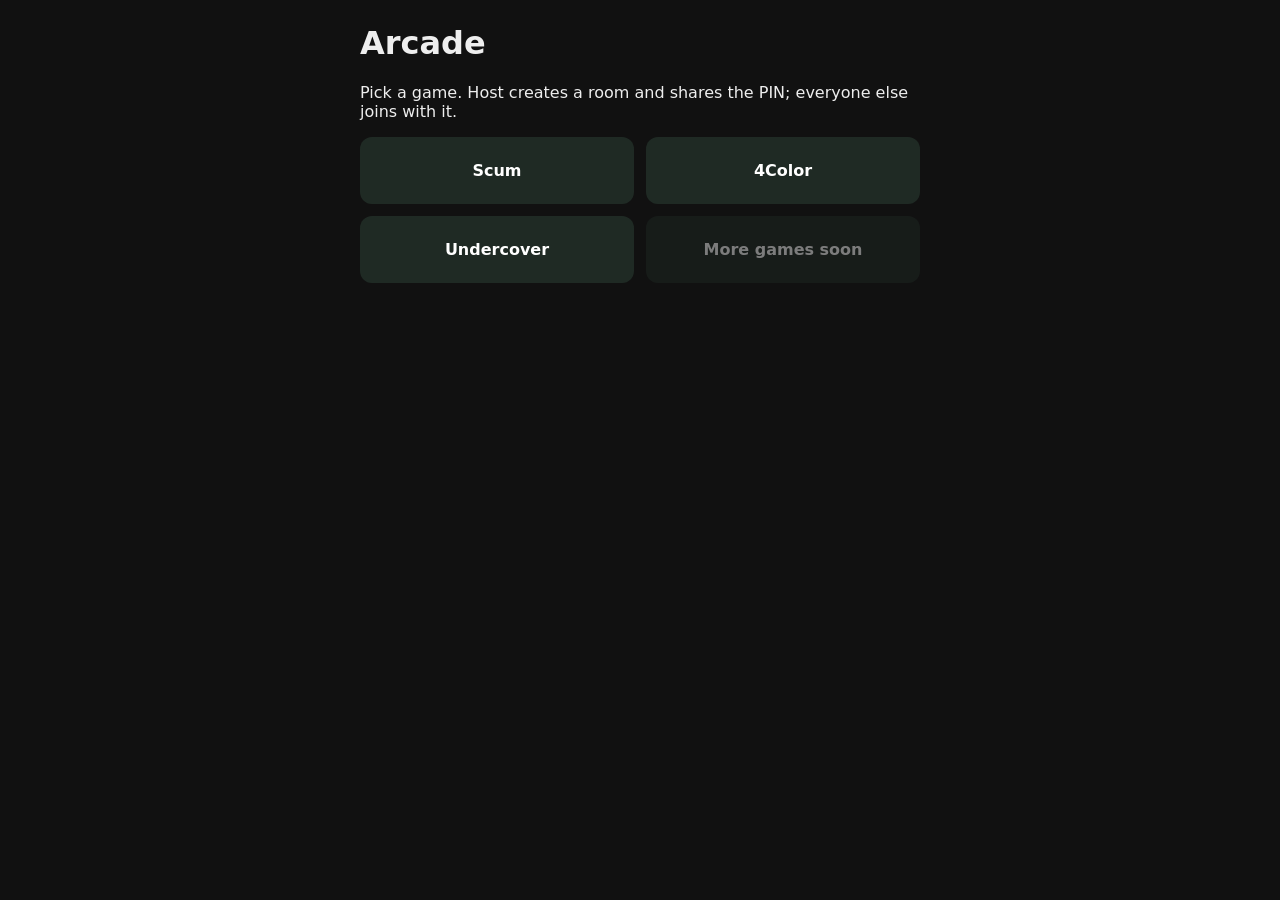
==== index.html @ 54e7b861 "Add Undercover game - Social deduction for 3-8 players: everyone but the spy gets a secret   locatio" ====
<!DOCTYPE html>
<html lang="en">
<head>
<meta charset="utf-8">
<meta name="viewport" content="width=device-width,initial-scale=1,viewport-fit=cover">
<title>Arcade</title>
<style>
body{font-family:system-ui,sans-serif;margin:0 auto;padding:16px;max-width:560px;background:#111;color:#eee}
h1{margin-top:8px}
.grid{display:grid;grid-template-columns:1fr 1fr;gap:12px}
a.tile{display:block;padding:24px 12px;border-radius:12px;background:#1f2a24;color:#fff;text-decoration:none;text-align:center;font-weight:600}
a.tile:hover{background:#2c3d33}
.soon{opacity:.45;pointer-events:none}
</style>
</head>
<body>
<h1>Arcade</h1>
<p>Pick a game. Host creates a room and shares the PIN; everyone else joins with it.</p>
<div class="grid">
  <a class="tile" href="games/scum/">Scum</a>
  <a class="tile" href="games/fourcolor/">4Color</a>
  <a class="tile" href="games/undercover/">Undercover</a>
  <a class="tile soon" href="#">More games soon</a>
</div>
</body>
</html>
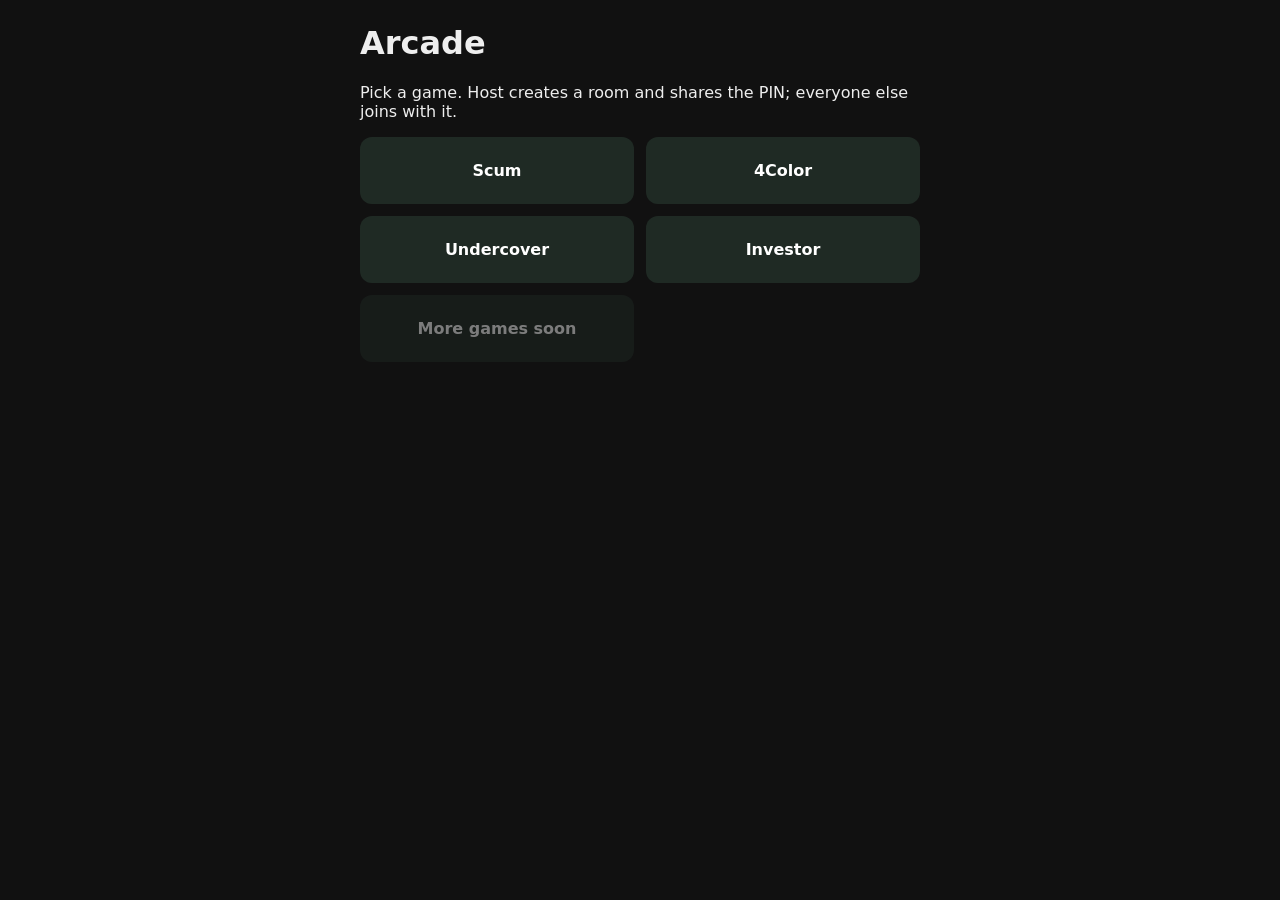
==== commit 79ac9b45: "Add Investor game - Property trading board game for 2-6 players with optional bots: buy,   rent, col" ====
--- a/index.html
+++ b/index.html
@@ -20,6 +20,7 @@
   <a class="tile" href="games/scum/">Scum</a>
   <a class="tile" href="games/fourcolor/">4Color</a>
   <a class="tile" href="games/undercover/">Undercover</a>
+  <a class="tile" href="games/investor/">Investor</a>
   <a class="tile soon" href="#">More games soon</a>
 </div>
 </body>
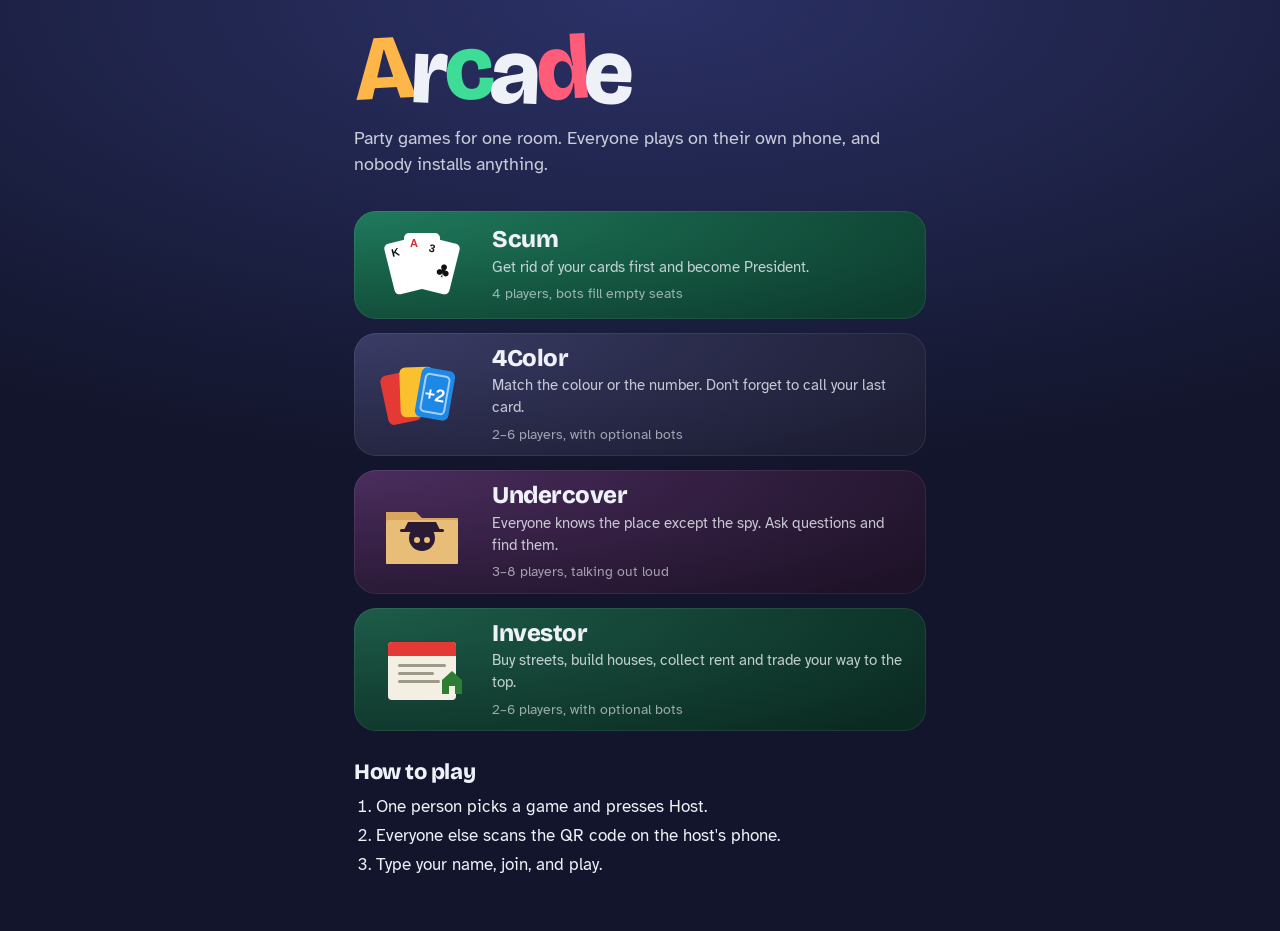
==== commit eb152690: "Redesign the arcade and all games - Shared theme (lib/theme.css): Bricolage Grotesque + Atkinson Hyp" ====
--- a/index.html
+++ b/index.html
@@ -4,24 +4,94 @@
 <meta charset="utf-8">
 <meta name="viewport" content="width=device-width,initial-scale=1,viewport-fit=cover">
 <title>Arcade</title>
+<link rel="preconnect" href="https://fonts.googleapis.com">
+<link rel="preconnect" href="https://fonts.gstatic.com" crossorigin>
+<link href="https://fonts.googleapis.com/css2?family=Atkinson+Hyperlegible:wght@400;700&family=Bricolage+Grotesque:opsz,wght@12..96,500..800&display=swap" rel="stylesheet">
+<link rel="stylesheet" href="lib/theme.css?v=1795037834">
 <style>
-body{font-family:system-ui,sans-serif;margin:0 auto;padding:16px;max-width:560px;background:#111;color:#eee}
-h1{margin-top:8px}
-.grid{display:grid;grid-template-columns:1fr 1fr;gap:12px}
-a.tile{display:block;padding:24px 12px;border-radius:12px;background:#1f2a24;color:#fff;text-decoration:none;text-align:center;font-weight:600}
-a.tile:hover{background:#2c3d33}
-.soon{opacity:.45;pointer-events:none}
+:root { --table-1: #2b3166; --table-2: #12152b; }
+.hero { padding: calc(28px + env(safe-area-inset-top)) 0 8px; }
+.hero h1 { margin: 0; font: 800 clamp(56px, 18vw, 92px)/.9 var(--display); letter-spacing: -.045em; }
+.hero h1 span { display: inline-block; }
+.hero h1 span:nth-child(odd) { transform: rotate(-3deg); }
+.hero h1 span:nth-child(even) { transform: rotate(2.5deg) translateY(4px); }
+.hero h1 span:nth-child(1) { color: var(--lamp); }
+.hero h1 span:nth-child(3) { color: var(--mint); }
+.hero h1 span:nth-child(5) { color: var(--coral); }
+.hero p { margin: 14px 0 0; max-width: 30em; font-size: 18px; color: rgba(238, 241, 247, .82); }
+
+.games { display: grid; gap: 14px; margin: 26px 0; }
+.game {
+  display: grid; grid-template-columns: 112px 1fr; align-items: center; gap: 14px;
+  padding: 12px 14px 12px 12px; border-radius: 22px; color: var(--chalk); text-decoration: none;
+  background: var(--bg); box-shadow: inset 0 0 0 1px rgba(255, 255, 255, .08);
+  transition: transform .1s ease;
+}
+.game:active { transform: scale(.98); }
+.game svg { width: 112px; height: 84px; display: block; }
+.game h2 { margin: 0; font-size: 24px; line-height: 1.1; }
+.game p { margin: 4px 0 6px; font-size: 15px; color: rgba(238, 241, 247, .8); }
+.game .who { font-size: 13.5px; color: rgba(238, 241, 247, .62); }
+.scum { --bg: radial-gradient(120% 140% at 0% 0%, #1f7a5c, #0d3d2e); }
+.four { --bg: radial-gradient(120% 140% at 0% 0%, #3a3c66, #1c1d33); }
+.under { --bg: radial-gradient(120% 140% at 0% 0%, #4b2d5e, #1e1228); }
+.invest { --bg: radial-gradient(120% 140% at 0% 0%, #1d5c49, #0b2b22); }
+
+.how { margin: 8px 0 30px; }
+.how h2 { font-size: 22px; margin: 0 0 6px; }
+.how ol { margin: 0; padding-left: 22px; }
+.how li { margin: 4px 0; }
 </style>
 </head>
 <body>
-<h1>Arcade</h1>
-<p>Pick a game. Host creates a room and shares the PIN; everyone else joins with it.</p>
-<div class="grid">
-  <a class="tile" href="games/scum/">Scum</a>
-  <a class="tile" href="games/fourcolor/">4Color</a>
-  <a class="tile" href="games/undercover/">Undercover</a>
-  <a class="tile" href="games/investor/">Investor</a>
-  <a class="tile soon" href="#">More games soon</a>
-</div>
+<header class="hero">
+  <h1><span>A</span><span>r</span><span>c</span><span>a</span><span>d</span><span>e</span></h1>
+  <p>Party games for one room. Everyone plays on their own phone, and nobody installs anything.</p>
+</header>
+
+<main class="games">
+  <a class="game scum" href="games/scum/">
+    <svg viewBox="0 0 112 84" aria-hidden="true">
+      <g transform="rotate(-14 56 70)"><rect x="30" y="14" width="36" height="52" rx="5" fill="#fff"/><text x="36" y="28" font-size="11" font-weight="700" fill="#111" font-family="sans-serif">K</text><text x="48" y="50" font-size="18" fill="#111">♠</text></g>
+      <g transform="rotate(0 56 70)"><rect x="38" y="10" width="36" height="52" rx="5" fill="#fff"/><text x="44" y="24" font-size="11" font-weight="700" fill="#d32f2f" font-family="sans-serif">A</text><text x="55" y="46" font-size="18" fill="#d32f2f">♥</text></g>
+      <g transform="rotate(14 56 70)"><rect x="46" y="14" width="36" height="52" rx="5" fill="#fff"/><text x="52" y="28" font-size="11" font-weight="700" fill="#111" font-family="sans-serif">3</text><text x="63" y="50" font-size="18" fill="#111">♣</text></g>
+    </svg>
+    <div><h2>Scum</h2><p>Get rid of your cards first and become President.</p><div class="who">4 players, bots fill empty seats</div></div>
+  </a>
+  <a class="game four" href="games/fourcolor/">
+    <svg viewBox="0 0 112 84" aria-hidden="true">
+      <rect x="18" y="20" width="34" height="50" rx="6" fill="#e53935" transform="rotate(-12 35 45)"/>
+      <rect x="34" y="14" width="34" height="50" rx="6" fill="#fbc02d" transform="rotate(-2 51 39)"/>
+      <rect x="52" y="16" width="34" height="50" rx="6" fill="#1e88e5" transform="rotate(10 69 41)"/>
+      <g transform="rotate(10 69 41)"><rect x="57" y="22" width="24" height="38" rx="4" fill="none" stroke="#fff" stroke-width="2" opacity=".6"/><text x="69" y="48" font-size="18" font-weight="800" fill="#fff" text-anchor="middle" font-family="sans-serif">+2</text></g>
+    </svg>
+    <div><h2>4Color</h2><p>Match the colour or the number. Don't forget to call your last card.</p><div class="who">2–6 players, with optional bots</div></div>
+  </a>
+  <a class="game under" href="games/undercover/">
+    <svg viewBox="0 0 112 84" aria-hidden="true">
+      <path d="M20 22 h30 l6 6 h36 v46 h-72 z" fill="#d9a45b"/><rect x="20" y="30" width="72" height="44" rx="2" fill="#e8bd78"/>
+      <circle cx="56" cy="48" r="13" fill="#2a1a33"/><path d="M38 40 h36 l-4 -8 h-28 z" fill="#2a1a33"/><rect x="34" y="39" width="44" height="3" rx="1.5" fill="#2a1a33"/>
+      <circle cx="51" cy="50" r="3" fill="#e8bd78"/><circle cx="61" cy="50" r="3" fill="#e8bd78"/>
+    </svg>
+    <div><h2>Undercover</h2><p>Everyone knows the place except the spy. Ask questions and find them.</p><div class="who">3–8 players, talking out loud</div></div>
+  </a>
+  <a class="game invest" href="games/investor/">
+    <svg viewBox="0 0 112 84" aria-hidden="true">
+      <rect x="22" y="14" width="68" height="58" rx="4" fill="#f3efe2"/><rect x="22" y="14" width="68" height="14" rx="4" fill="#e53935"/><rect x="22" y="24" width="68" height="4" fill="#e53935"/>
+      <rect x="32" y="36" width="48" height="3" rx="1.5" fill="#9e9a8a"/><rect x="32" y="44" width="36" height="3" rx="1.5" fill="#9e9a8a"/><rect x="32" y="52" width="42" height="3" rx="1.5" fill="#9e9a8a"/>
+      <path d="M76 52 l10 -9 l10 9 v14 h-20 z" fill="#2e7d32"/><rect x="83" y="58" width="6" height="8" fill="#f3efe2"/>
+    </svg>
+    <div><h2>Investor</h2><p>Buy streets, build houses, collect rent and trade your way to the top.</p><div class="who">2–6 players, with optional bots</div></div>
+  </a>
+</main>
+
+<section class="how">
+  <h2>How to play</h2>
+  <ol>
+    <li>One person picks a game and presses Host.</li>
+    <li>Everyone else scans the QR code on the host's phone.</li>
+    <li>Type your name, join, and play.</li>
+  </ol>
+</section>
 </body>
 </html>
--- a/lib/theme.css
+++ b/lib/theme.css
@@ -0,0 +1,152 @@
+/* Arcade shared theme: the shell every game page uses. Game pages set their own table colours
+   through the --table-* variables and add game-specific styles on top. */
+:root {
+  --night: #1b1f3b;
+  --night-2: #252a4f;
+  --chalk: #eef1f7;
+  --lamp: #ffb648;
+  --lamp-ink: #2b1a00;
+  --mint: #3ddc97;
+  --coral: #ff5c7a;
+  --table-1: #252a4f;           /* lit centre of the table */
+  --table-2: #12152b;           /* table edge */
+  --panel: rgba(255, 255, 255, .06);
+  --line: rgba(255, 255, 255, .14);
+  --display: 'Bricolage Grotesque', system-ui, sans-serif;
+  --body: 'Atkinson Hyperlegible', system-ui, sans-serif;
+  color-scheme: dark;
+}
+
+* { box-sizing: border-box; }
+html { -webkit-text-size-adjust: 100%; }
+body {
+  margin: 0 auto;
+  max-width: 600px;
+  min-height: 100vh;
+  padding: 0 14px calc(24px + env(safe-area-inset-bottom));
+  font: 17px/1.45 var(--body);
+  color: var(--chalk);
+  background: radial-gradient(120% 70% at 50% 0%, var(--table-1), var(--table-2) 75%) fixed, var(--table-2);
+}
+
+/* ---------- top bar ---------- */
+.topbar {
+  display: flex; align-items: center; gap: 12px;
+  padding: calc(10px + env(safe-area-inset-top)) 0 10px;
+}
+.topbar .back {
+  display: inline-flex; align-items: center; justify-content: center;
+  width: 40px; height: 40px; border-radius: 12px;
+  background: var(--panel); color: var(--chalk); text-decoration: none; font-size: 20px;
+}
+.topbar h1 {
+  margin: 0; font: 800 26px/1 var(--display); letter-spacing: -.02em;
+}
+
+/* ---------- type ---------- */
+h2, .big { font-family: var(--display); font-weight: 800; letter-spacing: -.02em; }
+.big { font-size: 26px; line-height: 1.1; margin: 4px 0; }
+.muted { color: rgba(238, 241, 247, .68); font-size: 15px; }
+#err, .err { color: var(--coral); font-size: 15px; min-height: 0; }
+#err:not(:empty) { padding: 8px 12px; margin: 6px 0; border-radius: 12px; background: rgba(255, 92, 122, .12); }
+b { font-weight: 700; }
+
+/* ---------- screens ---------- */
+.screen { display: none; }
+.screen.on { display: block; animation: screenIn .25s ease-out; }
+@keyframes screenIn { from { opacity: 0; transform: translateY(6px); } }
+.row { margin: 10px 0; }
+
+/* ---------- controls ---------- */
+input, select {
+  width: 100%; margin: 6px 0; padding: 13px 14px;
+  font: 17px var(--body); color: var(--chalk);
+  background: rgba(0, 0, 0, .25); border: 1.5px solid var(--line); border-radius: 14px;
+}
+input::placeholder { color: rgba(238, 241, 247, .45); }
+input:focus, select:focus { outline: none; border-color: var(--lamp); }
+label { display: block; margin-top: 10px; font-size: 15px; color: rgba(238, 241, 247, .8); }
+input[type=checkbox] { width: auto; margin: 0 6px 0 0; accent-color: var(--lamp); }
+
+button {
+  font: 700 17px var(--body);
+  padding: 13px 18px; margin: 4px 2px;
+  border: 0; border-radius: 999px; cursor: pointer;
+  color: var(--lamp-ink); background: var(--lamp);
+  box-shadow: 0 6px 18px -8px rgba(255, 182, 72, .8);
+  transition: transform .08s ease, filter .15s ease;
+}
+button:active { transform: scale(.96); }
+button:disabled { opacity: .38; box-shadow: none; cursor: default; transform: none; }
+button.ghost { color: var(--chalk); background: var(--panel); box-shadow: inset 0 0 0 1.5px var(--line); }
+button.no { color: #2b0010; background: var(--coral); box-shadow: 0 6px 18px -8px rgba(255, 92, 122, .8); }
+button.small { padding: 7px 12px; font-size: 14px; }
+button.wide { display: block; width: 100%; margin: 8px 0; }
+:focus-visible { outline: 3px solid var(--lamp); outline-offset: 2px; }
+
+/* Main in-game buttons stay within thumb reach at the bottom of the screen. */
+.dock {
+  position: sticky; bottom: 0; z-index: 5;
+  margin: 10px -14px 0; padding: 10px 14px calc(10px + env(safe-area-inset-bottom));
+  background: linear-gradient(to top, var(--table-2) 70%, transparent);
+}
+.dock:empty { display: none; }
+
+/* ---------- panels ---------- */
+.panel { background: var(--panel); border-radius: 18px; padding: 14px; margin: 10px 0; }
+
+/* ---------- join screen ---------- */
+.intro { margin: 14px 0 6px; }
+.intro p { margin: 6px 0; max-width: 36em; }
+.or { display: flex; align-items: center; gap: 10px; margin: 18px 0 4px; color: rgba(238, 241, 247, .6); font-size: 15px; }
+.or::before, .or::after { content: ''; flex: 1; height: 1px; background: var(--line); }
+
+/* ---------- lobby: the invite is a ticket ---------- */
+.ticket {
+  position: relative; margin: 12px 0; padding: 16px; border-radius: 18px;
+  color: #1b1f3b; background: var(--chalk); text-align: center;
+}
+/* Notches cut out of both edges, so whatever is behind shows through. */
+.ticket {
+  -webkit-mask: radial-gradient(circle 11px at 0 62%, #0000 98%, #000) left / 51% 100% no-repeat,
+                radial-gradient(circle 11px at 100% 62%, #0000 98%, #000) right / 51% 100% no-repeat;
+          mask: radial-gradient(circle 11px at 0 62%, #0000 98%, #000) left / 51% 100% no-repeat,
+                radial-gradient(circle 11px at 100% 62%, #0000 98%, #000) right / 51% 100% no-repeat;
+}
+.ticket .qr { width: 200px; min-height: 200px; margin: 4px auto 12px; }
+.ticket .qr img, .ticket .qr canvas { margin: 0 auto; }
+.ticket .link { font-size: 12px; word-break: break-all; color: #4a5070; user-select: all; }
+.ticket .pinline { margin-top: 12px; padding-top: 12px; border-top: 2px dashed #c8cede; font-size: 14px; color: #4a5070; }
+.pin { font: 800 40px/1 var(--display); letter-spacing: .12em; margin: 4px 0; }
+.ticket button.ghost { color: #1b1f3b; background: #dde2ee; box-shadow: none; }
+.qr { background: #fff; padding: 10px; border-radius: 12px; }
+
+/* ---------- people ---------- */
+.avatars { display: flex; flex-wrap: wrap; gap: 10px; margin: 8px 0; }
+.av { display: flex; flex-direction: column; align-items: center; gap: 4px; width: 64px; text-align: center; font-size: 13px; line-height: 1.15; }
+.av .face {
+  position: relative; display: grid; place-items: center; width: 46px; height: 46px; border-radius: 50%;
+  font: 800 18px var(--display); color: #fff; background: var(--c, #555);
+  box-shadow: 0 0 0 3px rgba(255, 255, 255, .08);
+}
+.av.now .face { box-shadow: 0 0 0 3px var(--mint), 0 0 18px 2px rgba(61, 220, 151, .55); }
+.av.gone { opacity: .35; }
+.av .badge {
+  position: absolute; right: -6px; bottom: -4px; min-width: 22px; padding: 1px 6px; border-radius: 999px;
+  font: 700 12px var(--body); color: var(--night); background: var(--chalk);
+}
+.av .tag { font-size: 11.5px; color: rgba(238, 241, 247, .65); }
+
+/* ---------- log & tables ---------- */
+.log { font-size: 14px; line-height: 1.5; color: rgba(238, 241, 247, .72); padding: 10px 14px; border-left: 3px solid var(--line); margin: 10px 0; }
+table { width: 100%; border-collapse: collapse; margin-top: 8px; font-variant-numeric: tabular-nums; }
+td, th { text-align: left; padding: 7px 6px; border-bottom: 1px solid var(--line); }
+th { font-weight: 400; color: rgba(238, 241, 247, .6); font-size: 14px; }
+tr.me td { font-weight: 700; }
+
+/* ---------- section titles inside game screens ---------- */
+.label { margin: 18px 0 6px; font: 700 16px var(--display); }
+
+@media (prefers-reduced-motion: reduce) {
+  *, *::before, *::after { animation: none !important; transition: none !important; }
+}
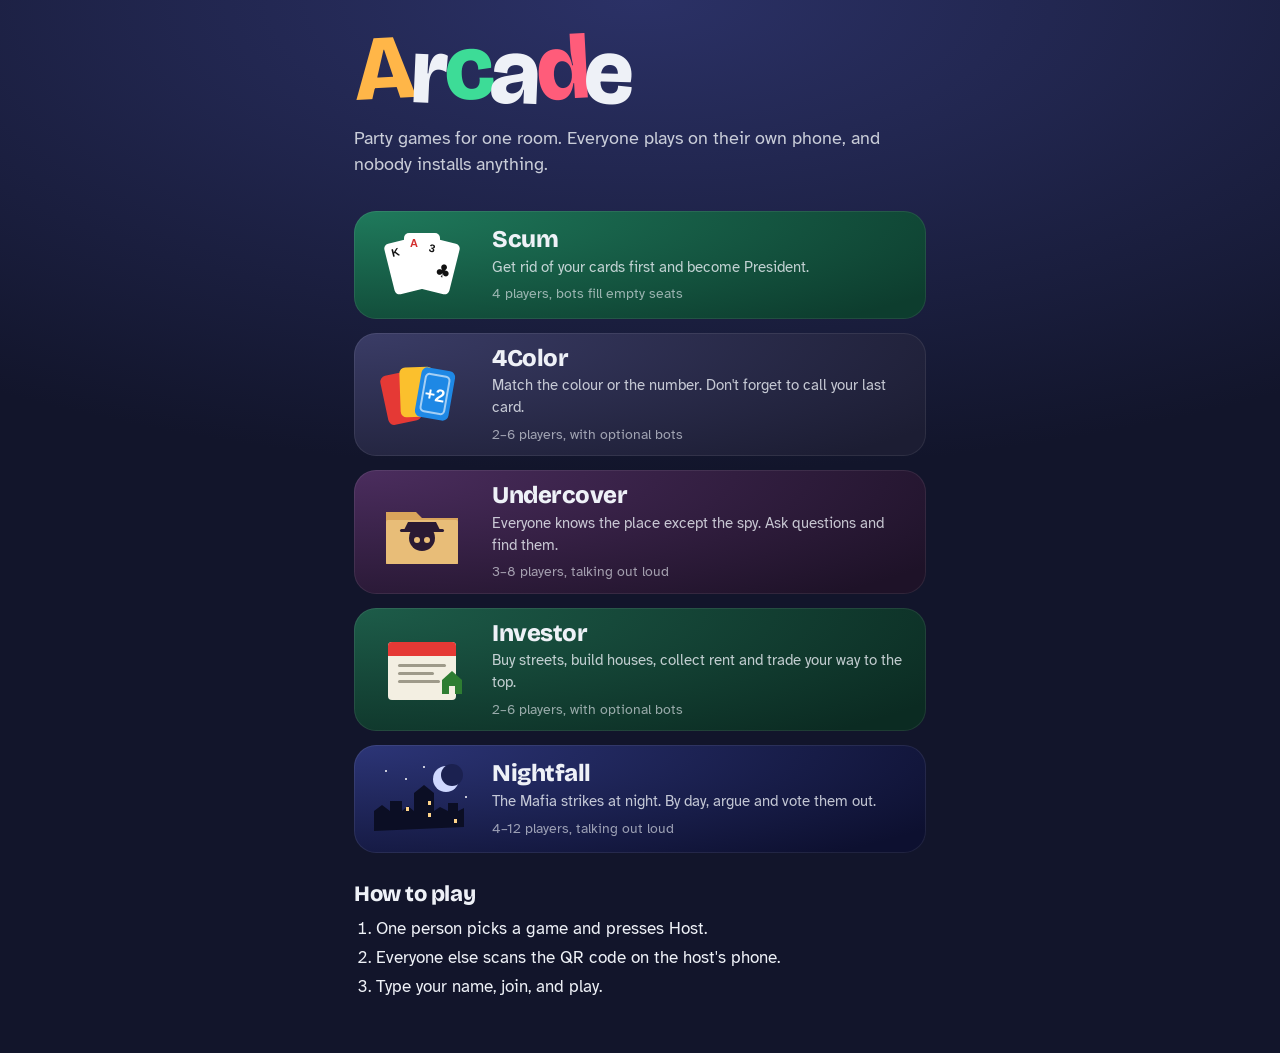
==== commit c20a8963: "Add Nightfall game - Mafia-style party game for 4-12 players; the app is the narrator - Roles: Mafia" ====
--- a/index.html
+++ b/index.html
@@ -36,6 +36,7 @@
 .four { --bg: radial-gradient(120% 140% at 0% 0%, #3a3c66, #1c1d33); }
 .under { --bg: radial-gradient(120% 140% at 0% 0%, #4b2d5e, #1e1228); }
 .invest { --bg: radial-gradient(120% 140% at 0% 0%, #1d5c49, #0b2b22); }
+.night { --bg: radial-gradient(120% 140% at 0% 0%, #2c3577, #0d1030); }
 
 .how { margin: 8px 0 30px; }
 .how h2 { font-size: 22px; margin: 0 0 6px; }
@@ -83,6 +84,15 @@
     </svg>
     <div><h2>Investor</h2><p>Buy streets, build houses, collect rent and trade your way to the top.</p><div class="who">2–6 players, with optional bots</div></div>
   </a>
+  <a class="game night" href="games/nightfall/">
+    <svg viewBox="0 0 112 84" aria-hidden="true">
+      <circle cx="80" cy="22" r="13" fill="#cfd8ff"/><circle cx="86" cy="18" r="11" fill="#1b2150"/>
+      <path d="M8 74 v-20 l8 -6 l8 6 v-10 h12 v10 l6 -5 l6 5 v-18 l10 -8 l10 8 v18 l6 -4 l8 4 v-8 h10 v8 l6 -3 v19 z" fill="#0b0e24"/>
+      <g fill="#ffd48a"><rect x="40" y="50" width="3" height="4"/><rect x="62" y="44" width="3" height="4"/><rect x="62" y="56" width="3" height="4"/><rect x="88" y="62" width="3" height="4"/></g>
+      <g fill="#fff"><circle cx="20" cy="14" r="1"/><circle cx="40" cy="22" r="1"/><circle cx="58" cy="10" r="1"/><circle cx="100" cy="40" r="1"/></g>
+    </svg>
+    <div><h2>Nightfall</h2><p>The Mafia strikes at night. By day, argue and vote them out.</p><div class="who">4–12 players, talking out loud</div></div>
+  </a>
 </main>
 
 <section class="how">
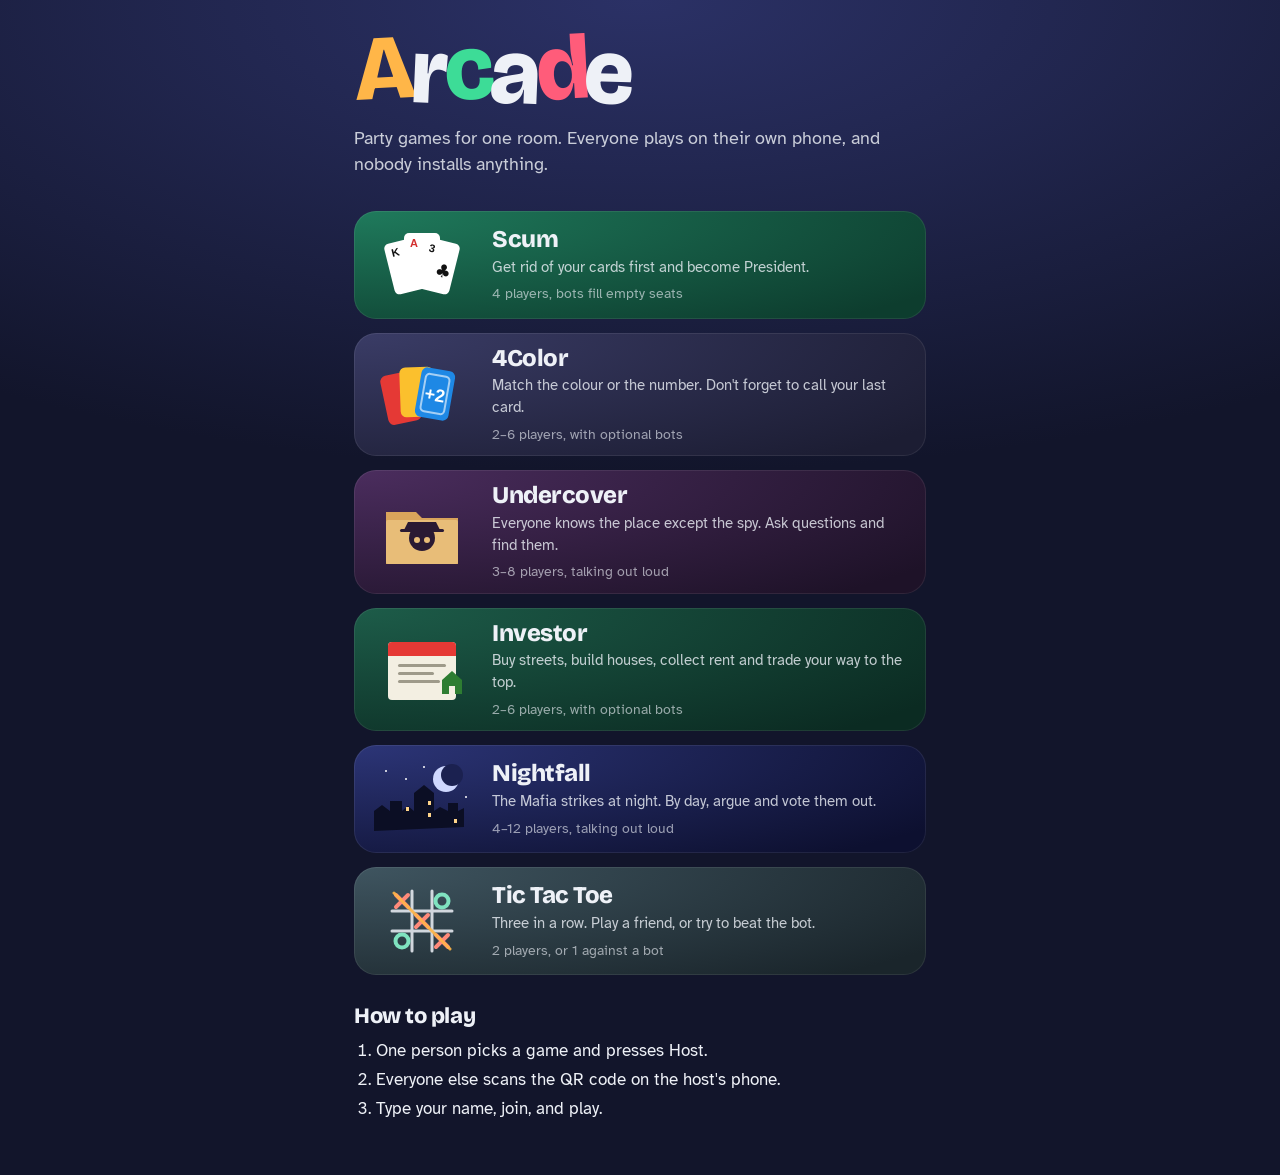
==== commit 9b47f0ae: "Add Tic Tac Toe game - Two players with alternating starts and a running score, or one player   agai" ====
--- a/index.html
+++ b/index.html
@@ -36,6 +36,7 @@
 .four { --bg: radial-gradient(120% 140% at 0% 0%, #3a3c66, #1c1d33); }
 .under { --bg: radial-gradient(120% 140% at 0% 0%, #4b2d5e, #1e1228); }
 .invest { --bg: radial-gradient(120% 140% at 0% 0%, #1d5c49, #0b2b22); }
+.ttt { --bg: radial-gradient(120% 140% at 0% 0%, #3f5560, #1a252b); }
 .night { --bg: radial-gradient(120% 140% at 0% 0%, #2c3577, #0d1030); }
 
 .how { margin: 8px 0 30px; }
@@ -93,6 +94,15 @@
     </svg>
     <div><h2>Nightfall</h2><p>The Mafia strikes at night. By day, argue and vote them out.</p><div class="who">4–12 players, talking out loud</div></div>
   </a>
+  <a class="game ttt" href="games/tictactoe/">
+    <svg viewBox="0 0 112 84" aria-hidden="true">
+      <g stroke="#eef1f7" stroke-width="3" stroke-linecap="round" opacity=".85"><path d="M46 12 v60 M66 12 v60 M26 32 h60 M26 52 h60"/></g>
+      <g stroke="#ff8a7a" stroke-width="4" stroke-linecap="round"><path d="M30 16 l12 12 M42 16 l-12 12"/><path d="M50 36 l12 12 M62 36 l-12 12"/><path d="M70 56 l12 12 M82 56 l-12 12"/></g>
+      <g fill="none" stroke="#7fe3c0" stroke-width="4"><circle cx="76" cy="22" r="6.5"/><circle cx="36" cy="62" r="6.5"/></g>
+      <path d="M28 14 L84 70" stroke="#ffb648" stroke-width="3" stroke-linecap="round" opacity=".9"/>
+    </svg>
+    <div><h2>Tic Tac Toe</h2><p>Three in a row. Play a friend, or try to beat the bot.</p><div class="who">2 players, or 1 against a bot</div></div>
+  </a>
 </main>
 
 <section class="how">
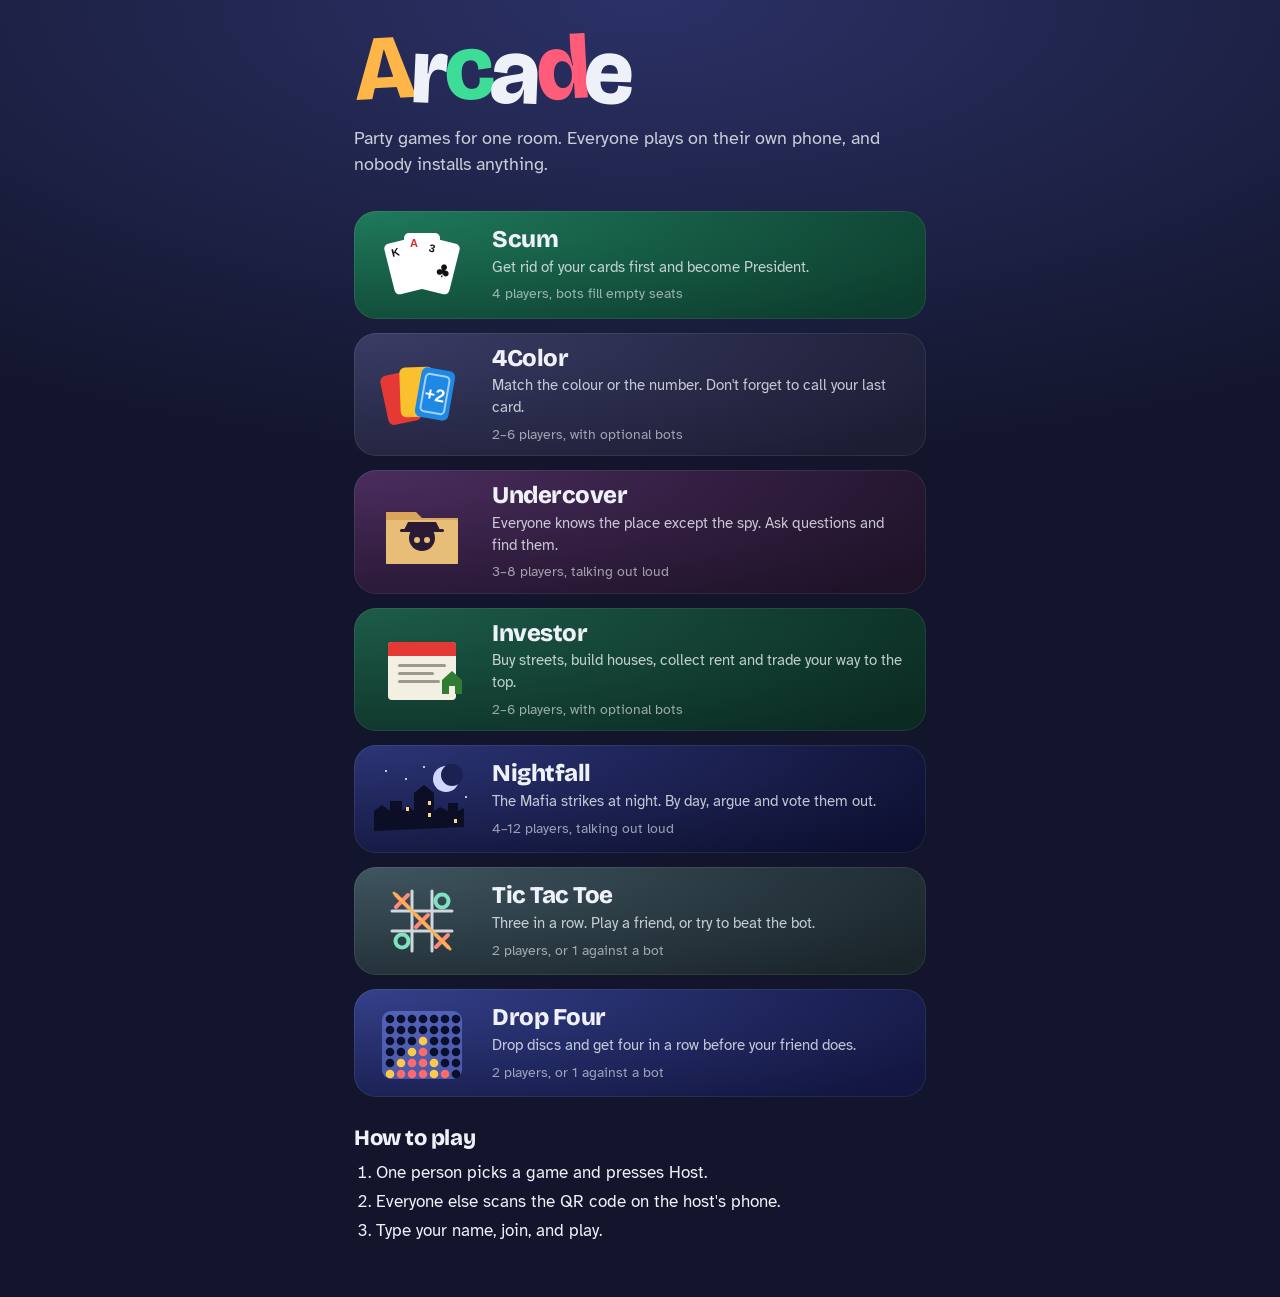
==== commit dcb0cdd0: "Add Drop Four game - Four-in-a-row on a 7x6 board for two players with alternating starts and a   ru" ====
--- a/index.html
+++ b/index.html
@@ -37,6 +37,7 @@
 .under { --bg: radial-gradient(120% 140% at 0% 0%, #4b2d5e, #1e1228); }
 .invest { --bg: radial-gradient(120% 140% at 0% 0%, #1d5c49, #0b2b22); }
 .ttt { --bg: radial-gradient(120% 140% at 0% 0%, #3f5560, #1a252b); }
+.drop4 { --bg: radial-gradient(120% 140% at 0% 0%, #34408a, #121640); }
 .night { --bg: radial-gradient(120% 140% at 0% 0%, #2c3577, #0d1030); }
 
 .how { margin: 8px 0 30px; }
@@ -103,6 +104,12 @@
     </svg>
     <div><h2>Tic Tac Toe</h2><p>Three in a row. Play a friend, or try to beat the bot.</p><div class="who">2 players, or 1 against a bot</div></div>
   </a>
+  <a class="game drop4" href="games/dropfour/">
+    <svg viewBox="0 0 112 84" aria-hidden="true">
+      <rect x="16" y="10" width="80" height="68" rx="9" fill="#6f84e6" opacity=".55"/><circle cx="24" cy="18" r="4.3" fill="#0b0f2e"/><circle cx="35" cy="18" r="4.3" fill="#0b0f2e"/><circle cx="46" cy="18" r="4.3" fill="#0b0f2e"/><circle cx="57" cy="18" r="4.3" fill="#0b0f2e"/><circle cx="68" cy="18" r="4.3" fill="#0b0f2e"/><circle cx="79" cy="18" r="4.3" fill="#0b0f2e"/><circle cx="90" cy="18" r="4.3" fill="#0b0f2e"/><circle cx="24" cy="29" r="4.3" fill="#0b0f2e"/><circle cx="35" cy="29" r="4.3" fill="#0b0f2e"/><circle cx="46" cy="29" r="4.3" fill="#0b0f2e"/><circle cx="57" cy="29" r="4.3" fill="#0b0f2e"/><circle cx="68" cy="29" r="4.3" fill="#0b0f2e"/><circle cx="79" cy="29" r="4.3" fill="#0b0f2e"/><circle cx="90" cy="29" r="4.3" fill="#0b0f2e"/><circle cx="24" cy="40" r="4.3" fill="#0b0f2e"/><circle cx="35" cy="40" r="4.3" fill="#0b0f2e"/><circle cx="46" cy="40" r="4.3" fill="#0b0f2e"/><circle cx="57" cy="40" r="4.3" fill="#ffc94a"/><circle cx="68" cy="40" r="4.3" fill="#0b0f2e"/><circle cx="79" cy="40" r="4.3" fill="#0b0f2e"/><circle cx="90" cy="40" r="4.3" fill="#0b0f2e"/><circle cx="24" cy="51" r="4.3" fill="#0b0f2e"/><circle cx="35" cy="51" r="4.3" fill="#0b0f2e"/><circle cx="46" cy="51" r="4.3" fill="#ffc94a"/><circle cx="57" cy="51" r="4.3" fill="#ff6b6b"/><circle cx="68" cy="51" r="4.3" fill="#0b0f2e"/><circle cx="79" cy="51" r="4.3" fill="#0b0f2e"/><circle cx="90" cy="51" r="4.3" fill="#0b0f2e"/><circle cx="24" cy="62" r="4.3" fill="#0b0f2e"/><circle cx="35" cy="62" r="4.3" fill="#ffc94a"/><circle cx="46" cy="62" r="4.3" fill="#ff6b6b"/><circle cx="57" cy="62" r="4.3" fill="#ff6b6b"/><circle cx="68" cy="62" r="4.3" fill="#ffc94a"/><circle cx="79" cy="62" r="4.3" fill="#0b0f2e"/><circle cx="90" cy="62" r="4.3" fill="#0b0f2e"/><circle cx="24" cy="73" r="4.3" fill="#ffc94a"/><circle cx="35" cy="73" r="4.3" fill="#ff6b6b"/><circle cx="46" cy="73" r="4.3" fill="#ff6b6b"/><circle cx="57" cy="73" r="4.3" fill="#ff6b6b"/><circle cx="68" cy="73" r="4.3" fill="#ffc94a"/><circle cx="79" cy="73" r="4.3" fill="#ff6b6b"/><circle cx="90" cy="73" r="4.3" fill="#0b0f2e"/>
+    </svg>
+    <div><h2>Drop Four</h2><p>Drop discs and get four in a row before your friend does.</p><div class="who">2 players, or 1 against a bot</div></div>
+  </a>
 </main>
 
 <section class="how">
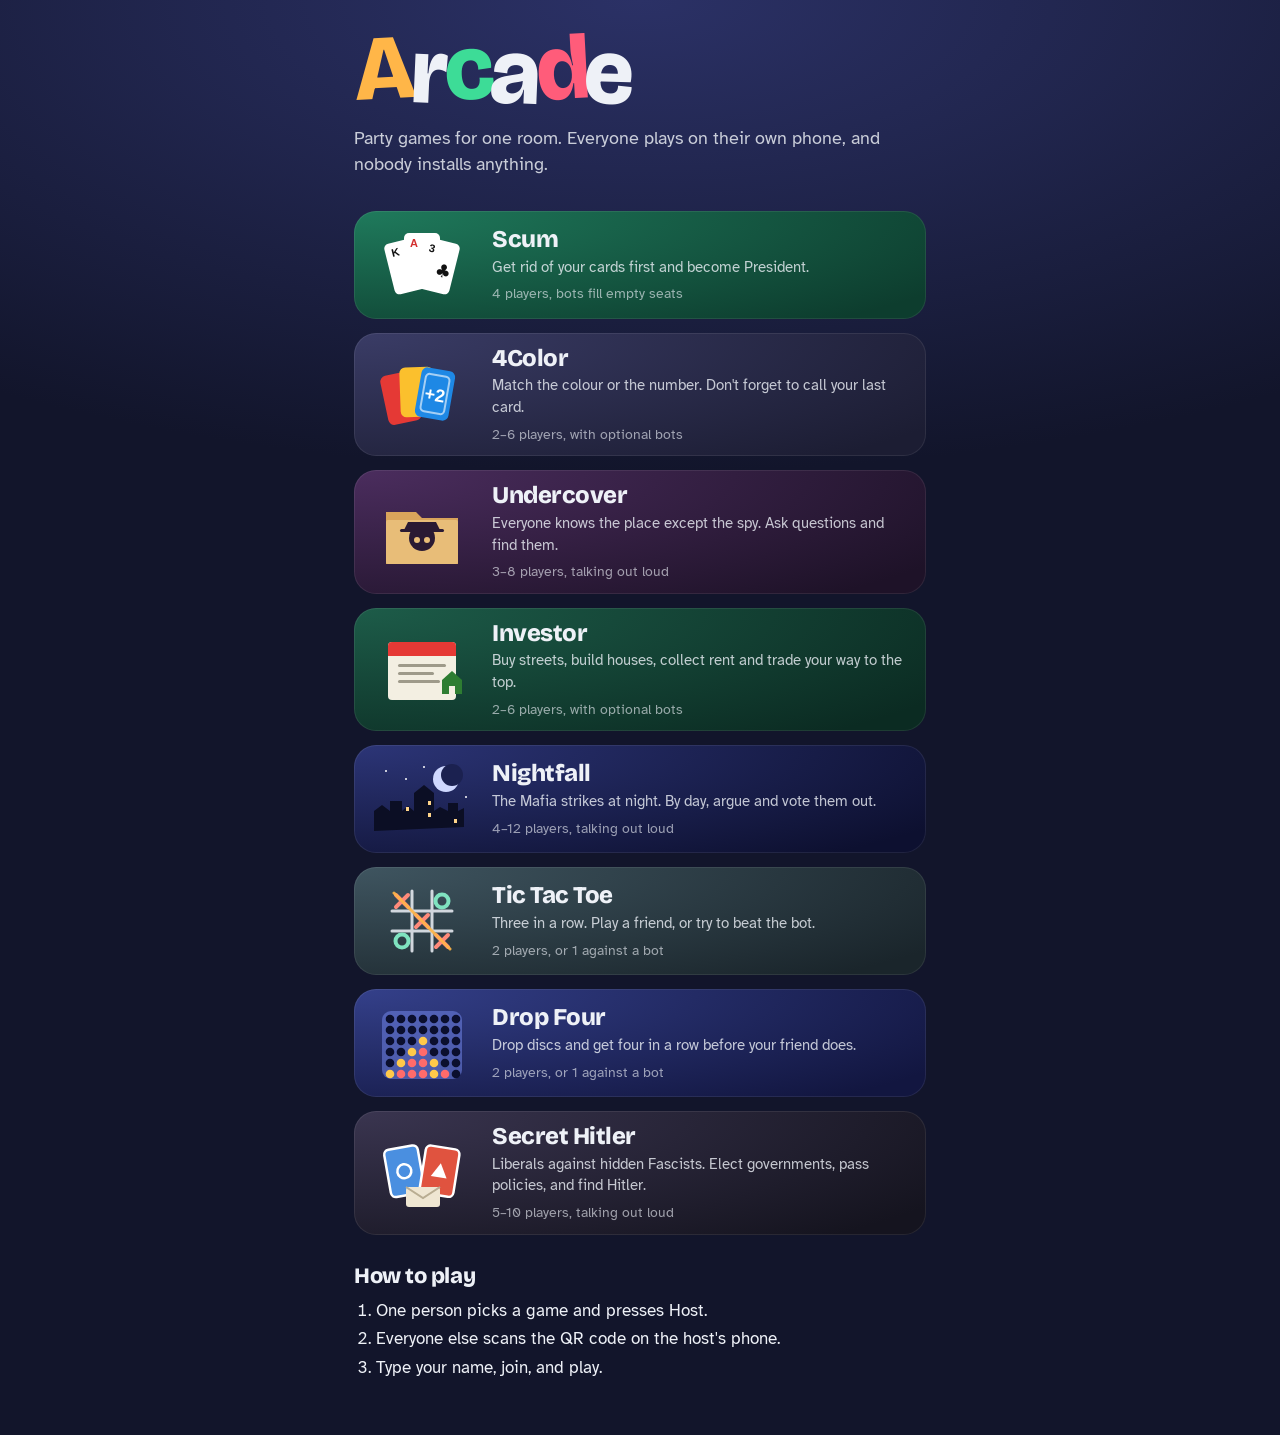
==== commit 928dd79e: "Add Secret Hitler game - Hidden-role game for 5-10 players: Liberals, Fascists and Hitler; who knows" ====
--- a/index.html
+++ b/index.html
@@ -38,6 +38,7 @@
 .invest { --bg: radial-gradient(120% 140% at 0% 0%, #1d5c49, #0b2b22); }
 .ttt { --bg: radial-gradient(120% 140% at 0% 0%, #3f5560, #1a252b); }
 .drop4 { --bg: radial-gradient(120% 140% at 0% 0%, #34408a, #121640); }
+.sh { --bg: radial-gradient(120% 140% at 0% 0%, #3a3550, #15141f); }
 .night { --bg: radial-gradient(120% 140% at 0% 0%, #2c3577, #0d1030); }
 
 .how { margin: 8px 0 30px; }
@@ -110,6 +111,14 @@
     </svg>
     <div><h2>Drop Four</h2><p>Drop discs and get four in a row before your friend does.</p><div class="who">2 players, or 1 against a bot</div></div>
   </a>
+  <a class="game sh" href="games/secrethitler/">
+    <svg viewBox="0 0 112 84" aria-hidden="true">
+      <g transform="rotate(-10 40 44)"><rect x="22" y="16" width="34" height="48" rx="5" fill="#4a8fe0" stroke="#fff" stroke-width="2.5"/><circle cx="39" cy="40" r="7" fill="none" stroke="#fff" stroke-width="2.5"/></g>
+      <g transform="rotate(9 72 44)"><rect x="56" y="16" width="34" height="48" rx="5" fill="#e0533f" stroke="#fff" stroke-width="2.5"/><path d="M73 32 l8 14 h-16 z" fill="#fff"/></g>
+      <rect x="40" y="56" width="34" height="20" rx="3" fill="#efe6d2"/><path d="M40 56 l17 11 l17 -11" fill="none" stroke="#b9ad92" stroke-width="2"/>
+    </svg>
+    <div><h2>Secret Hitler</h2><p>Liberals against hidden Fascists. Elect governments, pass policies, and find Hitler.</p><div class="who">5–10 players, talking out loud</div></div>
+  </a>
 </main>
 
 <section class="how">
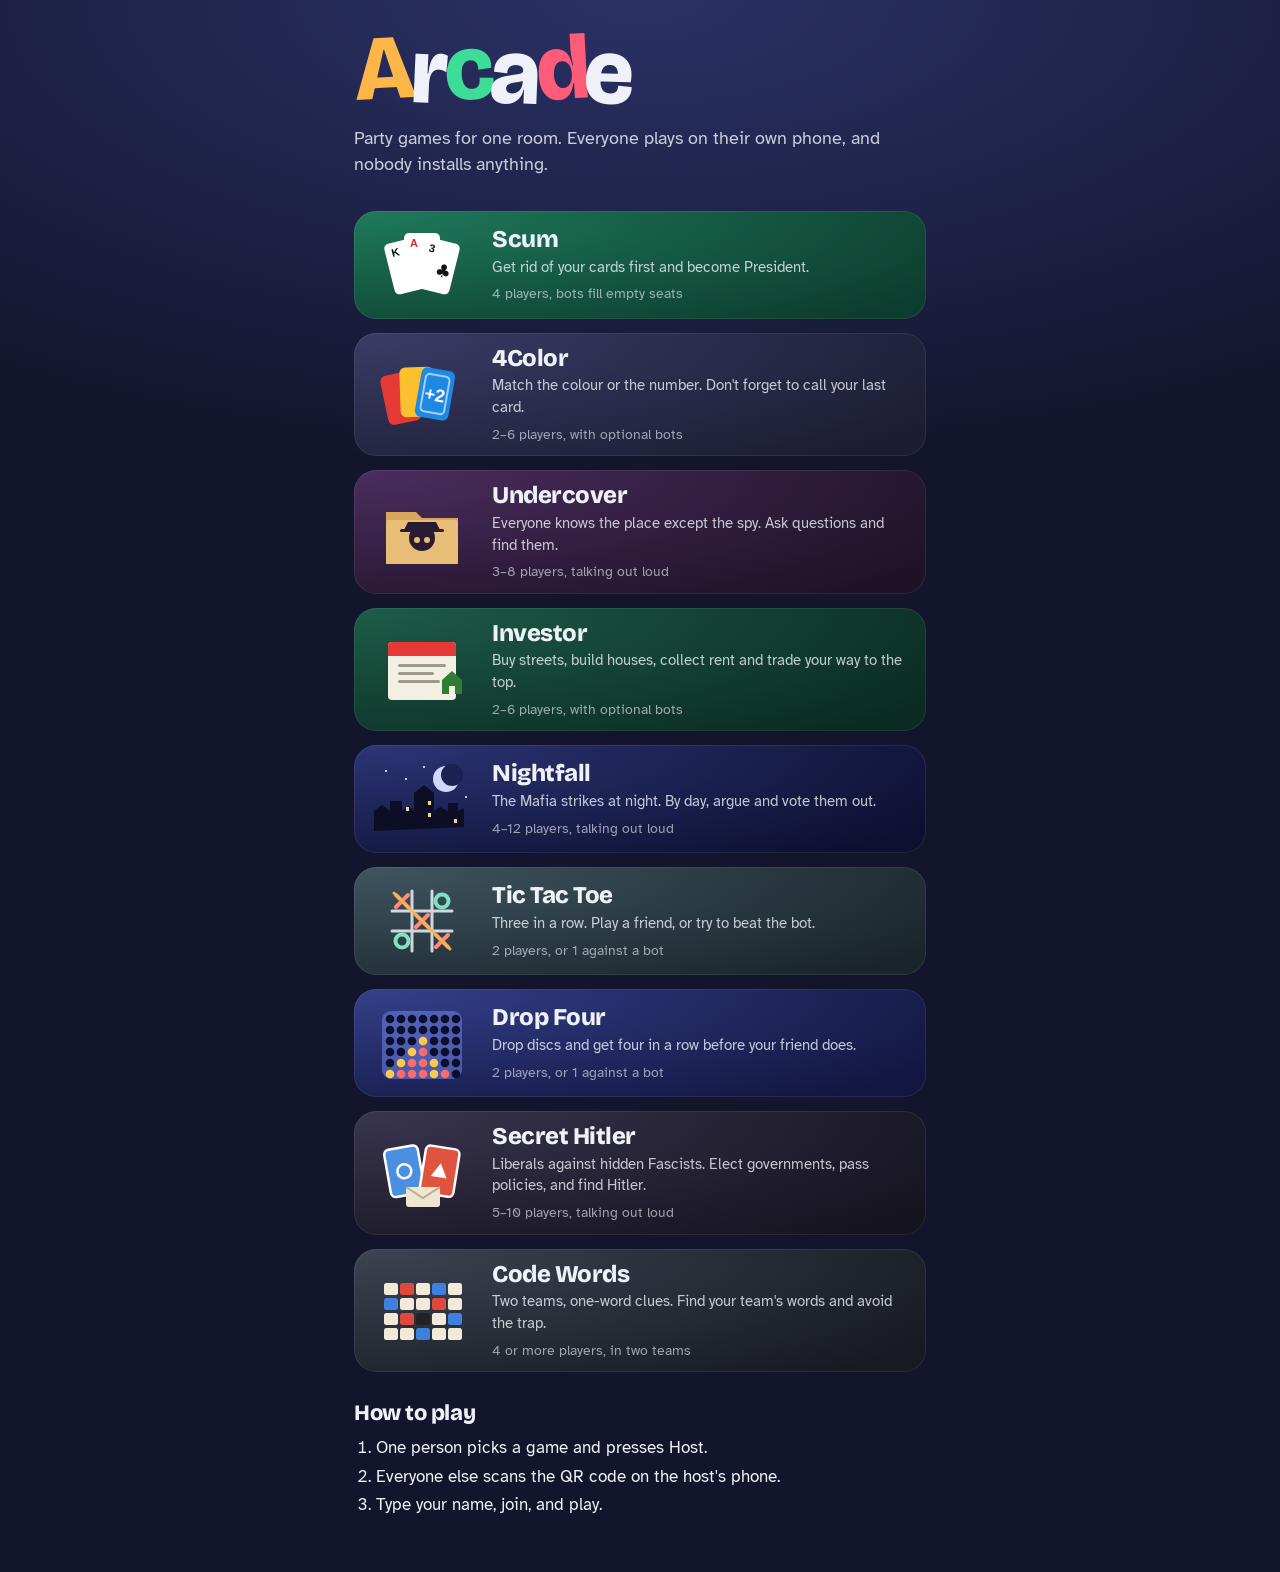
==== commit ed26fa04: "Add Code Words game - Two-team word game for 4+ players: team and spymaster picking, 25-word   board" ====
--- a/index.html
+++ b/index.html
@@ -39,6 +39,7 @@
 .ttt { --bg: radial-gradient(120% 140% at 0% 0%, #3f5560, #1a252b); }
 .drop4 { --bg: radial-gradient(120% 140% at 0% 0%, #34408a, #121640); }
 .sh { --bg: radial-gradient(120% 140% at 0% 0%, #3a3550, #15141f); }
+.cw { --bg: radial-gradient(120% 140% at 0% 0%, #3c4452, #171a21); }
 .night { --bg: radial-gradient(120% 140% at 0% 0%, #2c3577, #0d1030); }
 
 .how { margin: 8px 0 30px; }
@@ -119,6 +120,10 @@
     </svg>
     <div><h2>Secret Hitler</h2><p>Liberals against hidden Fascists. Elect governments, pass policies, and find Hitler.</p><div class="who">5–10 players, talking out loud</div></div>
   </a>
+  <a class="game cw" href="games/codewords/">
+    <svg viewBox="0 0 112 84" aria-hidden="true"><rect x="18" y="14" width="14" height="12" rx="2.5" fill="#f1ead9"/><rect x="34" y="14" width="14" height="12" rx="2.5" fill="#e0473f"/><rect x="50" y="14" width="14" height="12" rx="2.5" fill="#f1ead9"/><rect x="66" y="14" width="14" height="12" rx="2.5" fill="#3f7fe0"/><rect x="82" y="14" width="14" height="12" rx="2.5" fill="#f1ead9"/><rect x="18" y="29" width="14" height="12" rx="2.5" fill="#3f7fe0"/><rect x="34" y="29" width="14" height="12" rx="2.5" fill="#f1ead9"/><rect x="50" y="29" width="14" height="12" rx="2.5" fill="#f1ead9"/><rect x="66" y="29" width="14" height="12" rx="2.5" fill="#e0473f"/><rect x="82" y="29" width="14" height="12" rx="2.5" fill="#f1ead9"/><rect x="18" y="44" width="14" height="12" rx="2.5" fill="#f1ead9"/><rect x="34" y="44" width="14" height="12" rx="2.5" fill="#e0473f"/><rect x="50" y="44" width="14" height="12" rx="2.5" fill="#222"/><rect x="66" y="44" width="14" height="12" rx="2.5" fill="#f1ead9"/><rect x="82" y="44" width="14" height="12" rx="2.5" fill="#3f7fe0"/><rect x="18" y="59" width="14" height="12" rx="2.5" fill="#f1ead9"/><rect x="34" y="59" width="14" height="12" rx="2.5" fill="#f1ead9"/><rect x="50" y="59" width="14" height="12" rx="2.5" fill="#3f7fe0"/><rect x="66" y="59" width="14" height="12" rx="2.5" fill="#f1ead9"/><rect x="82" y="59" width="14" height="12" rx="2.5" fill="#f1ead9"/></svg>
+    <div><h2>Code Words</h2><p>Two teams, one-word clues. Find your team's words and avoid the trap.</p><div class="who">4 or more players, in two teams</div></div>
+  </a>
 </main>
 
 <section class="how">
